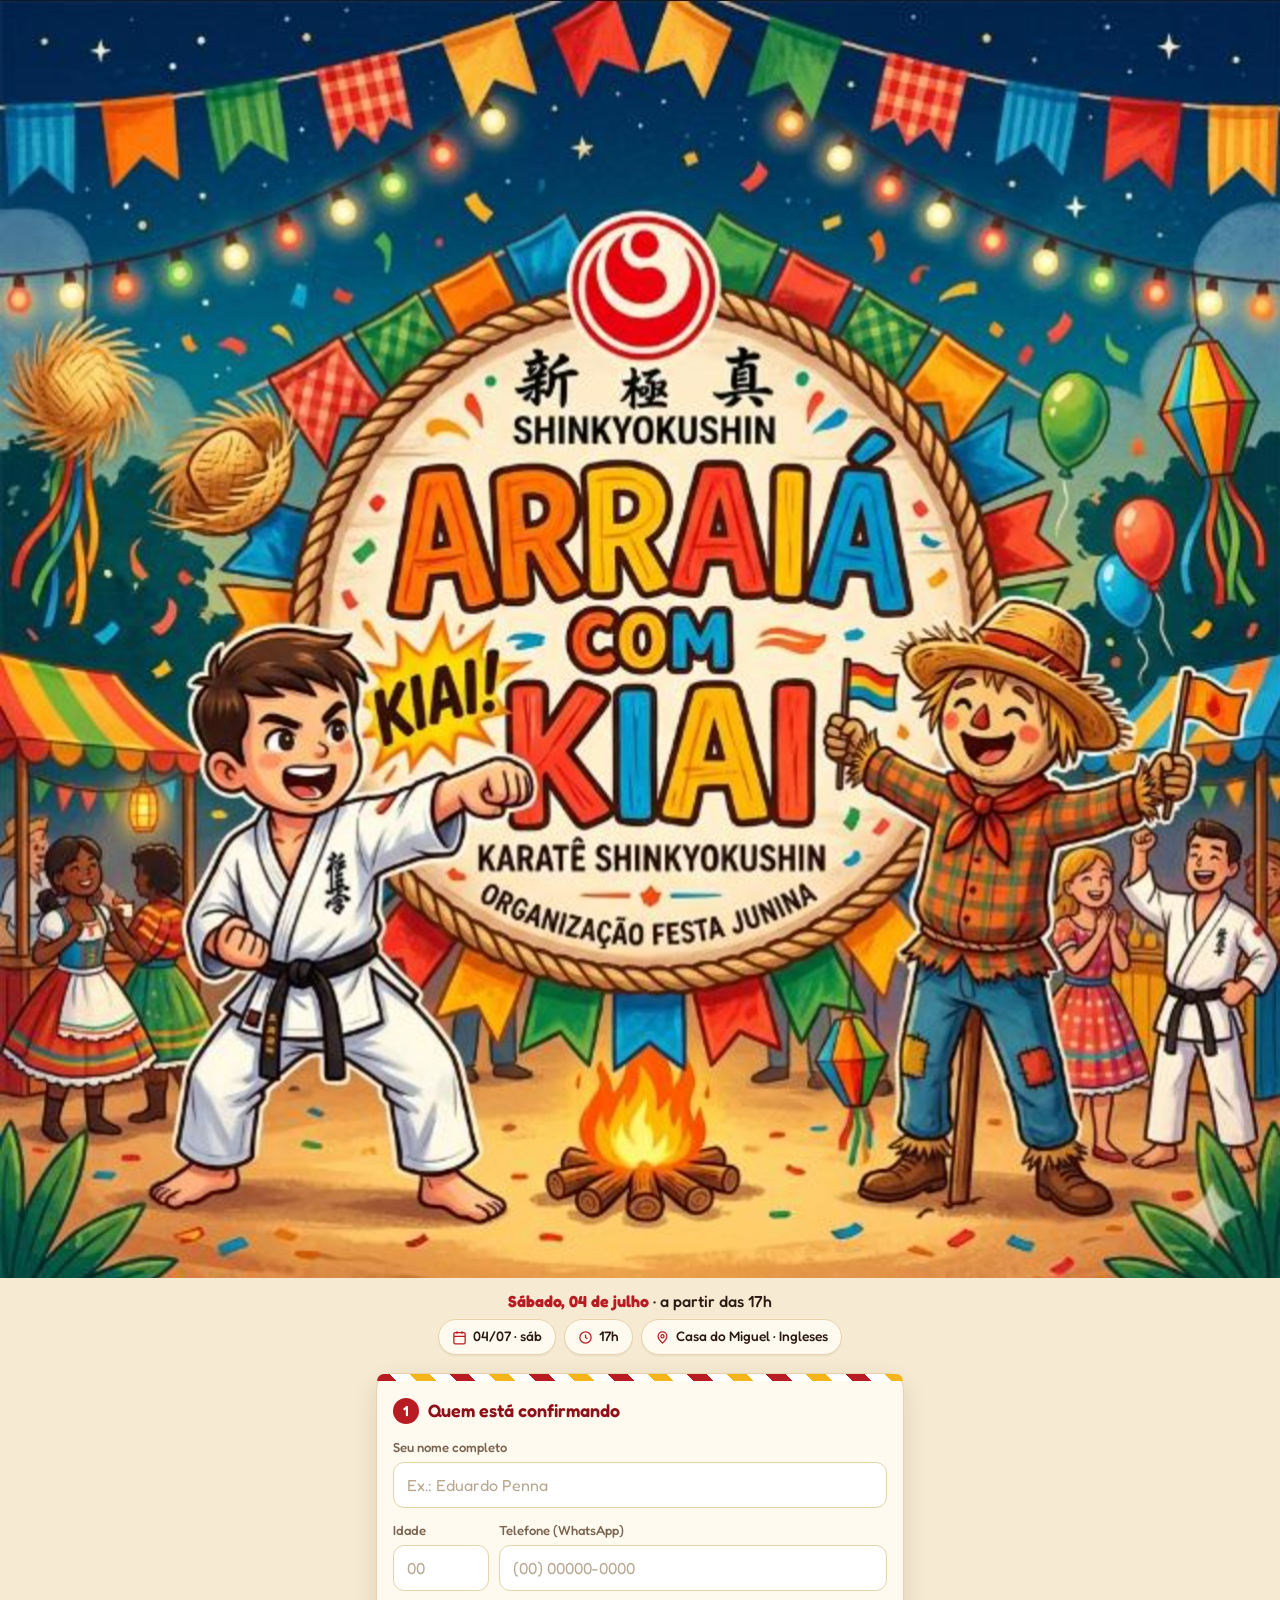
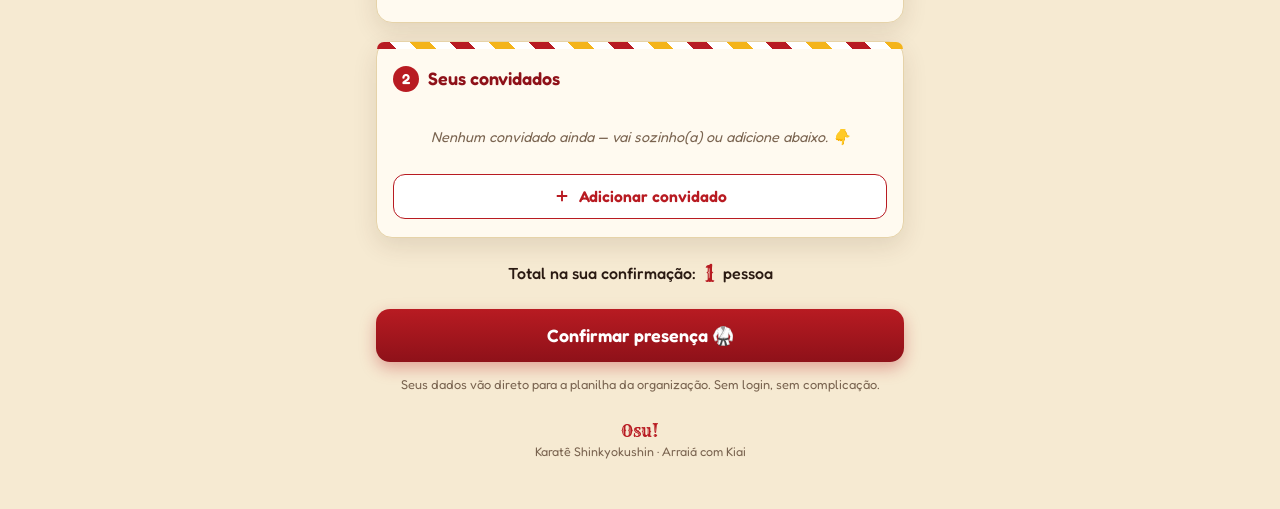
==== arraia-com-kiai/index.html @ 18ccc15f "Fix meta description on /arraia-com-kiai (remove CT Coelho) Co-Authored-By: Claude Opus 4.8 <noreply" ====
<!DOCTYPE html>
<html lang="pt-BR">
<head>
<meta charset="UTF-8" />
<meta name="viewport" content="width=device-width, initial-scale=1.0, viewport-fit=cover" />
<title>Arraiá com Kiai — Confirme sua presença</title>
<meta name="description" content="Confirme sua presença e a dos seus convidados no Arraiá com Kiai — festa junina do Karatê Shinkyokushin." />
<meta name="theme-color" content="#b81b22" />
<link rel="preconnect" href="https://fonts.googleapis.com" />
<link rel="preconnect" href="https://fonts.gstatic.com" crossorigin />
<link href="https://fonts.googleapis.com/css2?family=Rye&family=Fredoka:wght@400;500;600;700&display=swap" rel="stylesheet" />
<style>
/* ============================================================
   CONFIG — edite os textos da festa em DADOS DA FESTA (HTML abaixo)
   e cole a URL do Google Apps Script na constante SCRIPT_URL (no <script>).
   ============================================================ */
:root{
  --red:#b81b22;        /* vermelho Shinkyokushin */
  --red-dark:#8e1119;
  --gold:#f4b41a;
  --gold-deep:#e8901a;
  --green:#2f8f4e;
  --blue:#2e7fc1;
  --navy:#15294d;
  --ink:#2a1a12;
  --kraft:#f6ead2;
  --kraft-2:#efddb9;
  --card:#fffaf0;
  --line:#e6d3a9;
  --muted:#7a6450;
  --ok:#2f8f4e;
  --radius:16px;
  --shadow:0 8px 24px rgba(70,40,15,.12);
  font-size:16px;
}
*{box-sizing:border-box;-webkit-tap-highlight-color:transparent}
html,body{margin:0;padding:0}
body{
  font-family:'Fredoka',system-ui,-apple-system,Segoe UI,Roboto,sans-serif;
  color:var(--ink);
  background:
    radial-gradient(1200px 500px at 50% -200px, rgba(244,180,26,.25), transparent 60%),
    repeating-linear-gradient(45deg, rgba(184,27,34,.035) 0 22px, transparent 22px 44px),
    var(--kraft);
  background-attachment:fixed;
  line-height:1.45;
  -webkit-font-smoothing:antialiased;
}

/* ---------- Bandeirinhas (bunting) ---------- */
.bunting{display:flex;width:100%;height:46px;overflow:hidden;align-items:flex-start;
  background:
    radial-gradient(1px 1px at 20% 60%, #fff8, transparent),
    radial-gradient(1px 1px at 47% 35%, #fff7, transparent),
    radial-gradient(1.5px 1.5px at 68% 55%, #fff8, transparent),
    radial-gradient(1px 1px at 85% 40%, #fff6, transparent),
    linear-gradient(180deg,var(--navy),#1c356190)}
.bunting span{flex:1 0 auto;height:28px;width:28px;clip-path:polygon(0 0,100% 0,50% 100%);filter:drop-shadow(0 3px 2px rgba(0,0,0,.22))}
.bunting span:nth-child(5n+1){background:var(--red)}
.bunting span:nth-child(5n+2){background:var(--gold)}
.bunting span:nth-child(5n+3){background:var(--green)}
.bunting span:nth-child(5n+4){background:var(--blue)}
.bunting span:nth-child(5n+5){background:var(--gold-deep)}

.wrap{max-width:560px;margin:0 auto;padding:0 16px 48px}

/* ---------- Hero (arte da festa) ---------- */
.hero-art{display:block;width:100%;height:auto;margin:0;border:0;border-radius:0}

/* ---------- Header (fallback quando a arte não está disponível) ---------- */
.emblem{width:84px;height:84px;margin:0 auto 8px;display:block;filter:drop-shadow(0 4px 6px rgba(0,0,0,.2))}
.kanji{font-family:'Fredoka';font-weight:600;letter-spacing:.32em;font-size:1.15rem;color:var(--ink);margin:0 0 1px;padding-left:.32em}
.kicker{font-size:.78rem;letter-spacing:.22em;text-transform:uppercase;color:var(--red);font-weight:600;margin:0}
h1{font-family:'Rye',serif;font-weight:400;color:var(--red);font-size:2.6rem;line-height:1;margin:.12em 0 .1em;text-shadow:1px 1px 0 var(--gold),2px 3px 0 rgba(0,0,0,.08)}
.dojo{font-size:.95rem;color:var(--ink);font-weight:500;margin:0 0 6px;opacity:.85}
.when{text-align:center;font-weight:500;color:var(--ink);margin:12px 0 2px;font-size:1rem}
.when b{color:var(--red)}

/* ---------- Info da festa ---------- */
.festa-info{display:flex;flex-wrap:wrap;justify-content:center;gap:8px;margin:6px auto 4px}
.chip{display:inline-flex;align-items:center;gap:6px;background:var(--card);border:1.5px solid var(--line);border-radius:999px;padding:7px 13px;font-size:.86rem;font-weight:500;box-shadow:0 2px 0 rgba(0,0,0,.04)}
.chip svg{width:15px;height:15px;color:var(--red)}

/* ---------- Cards ---------- */
.card{background:var(--card);border:1.5px solid var(--line);border-radius:var(--radius);box-shadow:var(--shadow);padding:18px 16px;margin-top:18px;position:relative}
.card::before{content:"";position:absolute;top:0;left:0;right:0;height:7px;border-radius:var(--radius) var(--radius) 0 0;
  background:repeating-linear-gradient(45deg,var(--red) 0 14px,#fff 14px 28px,var(--gold) 28px 42px,#fff 42px 56px)}
.card-title{display:flex;align-items:center;gap:9px;font-weight:600;font-size:1.12rem;color:var(--red-dark);margin:6px 0 14px}
.card-title .n{display:inline-flex;align-items:center;justify-content:center;width:26px;height:26px;border-radius:50%;background:var(--red);color:#fff;font-size:.9rem;font-weight:600;flex:0 0 auto}

/* ---------- Form ---------- */
label{display:block;font-size:.82rem;font-weight:500;color:var(--muted);margin:0 0 5px}
.row{display:flex;gap:10px}
.row .field{flex:1}
.field{margin-bottom:13px}
input,select{
  width:100%;font-family:inherit;font-size:1rem;color:var(--ink);
  padding:12px 13px;border:1.5px solid var(--line);border-radius:11px;background:#fff;
  appearance:none;-webkit-appearance:none;transition:border-color .15s,box-shadow .15s;
}
input:focus,select:focus{outline:none;border-color:var(--red);box-shadow:0 0 0 3px rgba(184,27,34,.13)}
input::placeholder{color:#b8a78f}
select{background-image:url("data:image/svg+xml;utf8,<svg xmlns='http://www.w3.org/2000/svg' viewBox='0 0 24 24' fill='none' stroke='%23b81b22' stroke-width='2.5'><path d='M6 9l6 6 6-6'/></svg>");background-repeat:no-repeat;background-position:right 12px center;background-size:18px;padding-right:40px}

/* ---------- Convidados ---------- */
#guests{display:flex;flex-direction:column;gap:14px}
.guest{border:1.5px dashed var(--line);border-radius:13px;padding:13px 13px 4px;background:linear-gradient(#fffdf6,#fff8e9);position:relative}
.guest .ghead{display:flex;justify-content:space-between;align-items:center;margin-bottom:9px}
.guest .gtag{font-size:.78rem;font-weight:600;color:var(--gold-deep);text-transform:uppercase;letter-spacing:.06em}
.rm{border:none;background:transparent;color:var(--red);font-size:.82rem;font-weight:600;cursor:pointer;padding:4px 6px;border-radius:8px;display:inline-flex;align-items:center;gap:4px}
.rm:hover{background:rgba(184,27,34,.08)}
.empty-guests{color:var(--muted);font-size:.9rem;text-align:center;padding:6px 0 12px;font-style:italic}

.btn-add{width:100%;margin-top:14px;border:1.5px solid var(--red);background:#fff;color:var(--red);font-family:inherit;font-weight:600;font-size:.98rem;padding:12px;border-radius:12px;cursor:pointer;display:flex;align-items:center;justify-content:center;gap:8px;transition:background .15s}
.btn-add:hover{background:rgba(184,27,34,.06)}

/* ---------- Total + Submit ---------- */
.total{display:flex;align-items:center;justify-content:center;gap:8px;margin:18px 0 4px;font-weight:500;color:var(--ink)}
.total b{font-family:'Rye',serif;color:var(--red);font-size:1.5rem;font-weight:400}
.submit{width:100%;margin-top:14px;border:none;background:linear-gradient(180deg,var(--red),var(--red-dark));color:#fff;font-family:'Fredoka';font-weight:600;font-size:1.12rem;padding:16px;border-radius:14px;cursor:pointer;box-shadow:0 6px 16px rgba(184,27,34,.35);transition:transform .08s,box-shadow .15s}
.submit:active{transform:translateY(1px)}
.submit:disabled{opacity:.65;cursor:default}

.note{text-align:center;color:var(--muted);font-size:.8rem;margin:14px 6px 0}
footer{text-align:center;margin-top:26px;color:var(--muted);font-size:.78rem}
footer .osu{font-family:'Rye',serif;color:var(--red);font-size:1rem}

/* ---------- Success ---------- */
.success{display:none;text-align:center;padding:30px 18px}
.success.show{display:block;animation:pop .4s ease}
@keyframes pop{from{opacity:0;transform:scale(.9)}to{opacity:1;transform:scale(1)}}
.success .ico{width:84px;height:84px;margin:0 auto 16px;border-radius:50%;background:var(--ok);display:flex;align-items:center;justify-content:center;box-shadow:0 8px 20px rgba(47,143,78,.35)}
.success .ico svg{width:46px;height:46px;color:#fff}
.success h2{font-family:'Rye',serif;color:var(--green);font-size:1.9rem;font-weight:400;margin:.1em 0}
.success p{color:var(--ink);margin:.3em auto 1em;max-width:340px}
.btn-again{border:1.5px solid var(--green);background:#fff;color:var(--green);font-family:inherit;font-weight:600;padding:11px 20px;border-radius:11px;cursor:pointer}

.err{display:none;background:#fdeaea;border:1.5px solid #f3c2c2;color:#9b1c1c;border-radius:11px;padding:11px 13px;font-size:.88rem;margin-top:12px}
.err.show{display:block}

@media (min-width:600px){ h1{font-size:3.1rem} .emblem{width:92px;height:92px} }
</style>
</head>
<body>

<!-- ============ BANNER / ARTE DA FESTA (full-bleed) ============ -->
<img class="hero-art" src="arte.jpg" alt="Arraiá com Kiai — Karatê Shinkyokushin" />

<div class="wrap">
  <!-- ====================== DADOS DA FESTA ====================== -->
  <p class="when"><b>Sábado, 04 de julho</b> · a partir das 17h</p>
  <div class="festa-info">
    <span class="chip"><svg viewBox="0 0 24 24" fill="none" stroke="currentColor" stroke-width="2"><rect x="3" y="4" width="18" height="18" rx="2"/><path d="M16 2v4M8 2v4M3 10h18"/></svg><span id="info-data">04/07 · sáb</span></span>
    <span class="chip"><svg viewBox="0 0 24 24" fill="none" stroke="currentColor" stroke-width="2"><circle cx="12" cy="12" r="9"/><path d="M12 7v5l3 2"/></svg><span id="info-hora">17h</span></span>
    <span class="chip"><svg viewBox="0 0 24 24" fill="none" stroke="currentColor" stroke-width="2"><path d="M12 21s-7-6.2-7-11a7 7 0 1 1 14 0c0 4.8-7 11-7 11Z"/><circle cx="12" cy="10" r="2.5"/></svg><span id="info-local">Casa do Miguel · Ingleses</span></span>
  </div>
  <!-- =========================================================== -->

  <!-- ============ FORM ============ -->
  <form id="form" novalidate>

    <section class="card">
      <div class="card-title"><span class="n">1</span> Quem está confirmando</div>
      <div class="field">
        <label for="r-nome">Seu nome completo</label>
        <input id="r-nome" name="r-nome" type="text" autocomplete="name" placeholder="Ex.: Eduardo Penna" required />
      </div>
      <div class="row">
        <div class="field" style="flex:0 0 96px">
          <label for="r-idade">Idade</label>
          <input id="r-idade" name="r-idade" type="number" inputmode="numeric" min="0" max="120" placeholder="00" required />
        </div>
        <div class="field">
          <label for="r-tel">Telefone (WhatsApp)</label>
          <input id="r-tel" name="r-tel" type="tel" inputmode="tel" autocomplete="tel" placeholder="(00) 00000-0000" required />
        </div>
      </div>
    </section>

    <section class="card">
      <div class="card-title"><span class="n">2</span> Seus convidados</div>
      <div id="guests"></div>
      <p class="empty-guests" id="empty-msg">Nenhum convidado ainda — vai sozinho(a) ou adicione abaixo. 👇</p>
      <button type="button" class="btn-add" id="add">
        <svg width="18" height="18" viewBox="0 0 24 24" fill="none" stroke="currentColor" stroke-width="2.5"><path d="M12 5v14M5 12h14"/></svg>
        Adicionar convidado
      </button>
    </section>

    <div class="total">Total na sua confirmação: <b id="total">1</b> <span id="total-lbl">pessoa</span></div>

    <button type="submit" class="submit" id="submit">Confirmar presença 🥋</button>
    <div class="err" id="err"></div>
    <p class="note">Seus dados vão direto para a planilha da organização. Sem login, sem complicação.</p>
  </form>

  <!-- ============ SUCCESS ============ -->
  <div class="success" id="success">
    <div class="ico"><svg viewBox="0 0 24 24" fill="none" stroke="currentColor" stroke-width="2.5"><path d="M20 6 9 17l-5-5"/></svg></div>
    <h2>Presença confirmada!</h2>
    <p id="success-msg">Te esperamos no arraiá. Osu! 🎊</p>
    <button class="btn-again" id="again">Confirmar outra família</button>
  </div>

  <footer>
    <span class="osu">Osu!</span><br/>
    Karatê Shinkyokushin · Arraiá com Kiai
  </footer>
</div>

<script>
/* ============================================================
   1) Cole aqui a URL do seu Google Apps Script (Web App).
      Passo a passo no arquivo apps-script.gs / README.md desta pasta.
   ============================================================ */
const SCRIPT_URL = "https://script.google.com/macros/s/AKfycbz6BVzioeuPPAp1EgAiwA7OALOLNQXTJqRQNEvFGcol_yq4SPNReQhsKLm05h3ng__g7A/exec";

const RELACOES = ["Pai","Mãe","Filho(a)","Irmão(ã)","Cônjuge/Companheiro(a)","Avô/Avó","Amigo(a)","Outro"];

const guestsEl = document.getElementById('guests');
const emptyMsg = document.getElementById('empty-msg');
const totalEl  = document.getElementById('total');
const totalLbl = document.getElementById('total-lbl');
let guestSeq = 0;

function relacaoOptions(){
  return RELACOES.map(r=>`<option value="${r}">${r}</option>`).join('');
}

function addGuest(){
  guestSeq++;
  const div = document.createElement('div');
  div.className = 'guest';
  div.dataset.id = guestSeq;
  div.innerHTML = `
    <div class="ghead">
      <span class="gtag">Convidado</span>
      <button type="button" class="rm" aria-label="Remover convidado">
        <svg width="14" height="14" viewBox="0 0 24 24" fill="none" stroke="currentColor" stroke-width="2.5"><path d="M3 6h18M8 6V4h8v2M6 6l1 14h10l1-14"/></svg> Remover
      </button>
    </div>
    <div class="field">
      <label>Nome</label>
      <input type="text" class="g-nome" placeholder="Nome do convidado" required />
    </div>
    <div class="row">
      <div class="field" style="flex:0 0 96px">
        <label>Idade</label>
        <input type="number" class="g-idade" inputmode="numeric" min="0" max="120" placeholder="00" required />
      </div>
      <div class="field">
        <label>Relação com você</label>
        <select class="g-relacao" required>${relacaoOptions()}</select>
      </div>
    </div>`;
  guestsEl.appendChild(div);
  div.querySelector('.rm').addEventListener('click',()=>{ div.remove(); refresh(); });
  div.querySelector('.g-nome').focus();
  refresh();
}

function refresh(){
  const n = guestsEl.children.length;
  emptyMsg.style.display = n ? 'none' : 'block';
  guestsEl.querySelectorAll('.guest').forEach((g,i)=>{ g.querySelector('.gtag').textContent = 'Convidado ' + (i+1); });
  const total = 1 + n;
  totalEl.textContent = total;
  totalLbl.textContent = total === 1 ? 'pessoa' : 'pessoas';
}

document.getElementById('add').addEventListener('click', addGuest);

/* submit */
const form = document.getElementById('form');
const errEl = document.getElementById('err');
const submitBtn = document.getElementById('submit');

function showErr(msg){ errEl.textContent = msg; errEl.classList.add('show'); }
function clearErr(){ errEl.classList.remove('show'); }

form.addEventListener('submit', async (e)=>{
  e.preventDefault();
  clearErr();

  const nome = document.getElementById('r-nome').value.trim();
  const idade = document.getElementById('r-idade').value.trim();
  const tel = document.getElementById('r-tel').value.trim();
  if(!nome || !idade || !tel){ showErr('Preencha seu nome, idade e telefone.'); return; }

  const convidados = [];
  let invalid = false;
  guestsEl.querySelectorAll('.guest').forEach(g=>{
    const gn = g.querySelector('.g-nome').value.trim();
    const gi = g.querySelector('.g-idade').value.trim();
    const gr = g.querySelector('.g-relacao').value;
    if(!gn || !gi){ invalid = true; }
    convidados.push({ nome: gn, idade: gi, relacao: gr });
  });
  if(invalid){ showErr('Complete o nome e a idade de cada convidado (ou remova os vazios).'); return; }

  const payload = {
    responsavel: { nome, idade, telefone: tel },
    convidados,
    total: 1 + convidados.length,
    enviadoEm: new Date().toISOString()
  };

  submitBtn.disabled = true;
  submitBtn.textContent = 'Enviando…';

  try{
    if(SCRIPT_URL.startsWith('http')){
      await fetch(SCRIPT_URL, {
        method:'POST',
        mode:'no-cors',
        headers:{ 'Content-Type':'text/plain;charset=utf-8' },
        body: JSON.stringify(payload)
      });
    } else {
      console.warn('SCRIPT_URL não configurada — payload:', payload);
      await new Promise(r=>setTimeout(r,500));
    }
    document.getElementById('success-msg').textContent =
      `Valeu, ${nome.split(' ')[0]}! ${payload.total === 1 ? 'Sua presença está' : `Vocês ${payload.total} estão`} confirmada${payload.total===1?'':'s'}. Te esperamos no arraiá. Osu! 🎊`;
    form.style.display = 'none';
    document.getElementById('success').classList.add('show');
    window.scrollTo({top:0,behavior:'smooth'});
  }catch(err){
    showErr('Não consegui enviar agora. Verifique a conexão e tente de novo.');
    submitBtn.disabled = false;
    submitBtn.textContent = 'Confirmar presença 🥋';
  }
});

document.getElementById('again').addEventListener('click',()=>{
  form.reset();
  guestsEl.innerHTML = '';
  document.getElementById('success').classList.remove('show');
  form.style.display = 'block';
  submitBtn.disabled = false;
  submitBtn.textContent = 'Confirmar presença 🥋';
  refresh();
  window.scrollTo({top:0,behavior:'smooth'});
});

refresh();
</script>
</body>
</html>
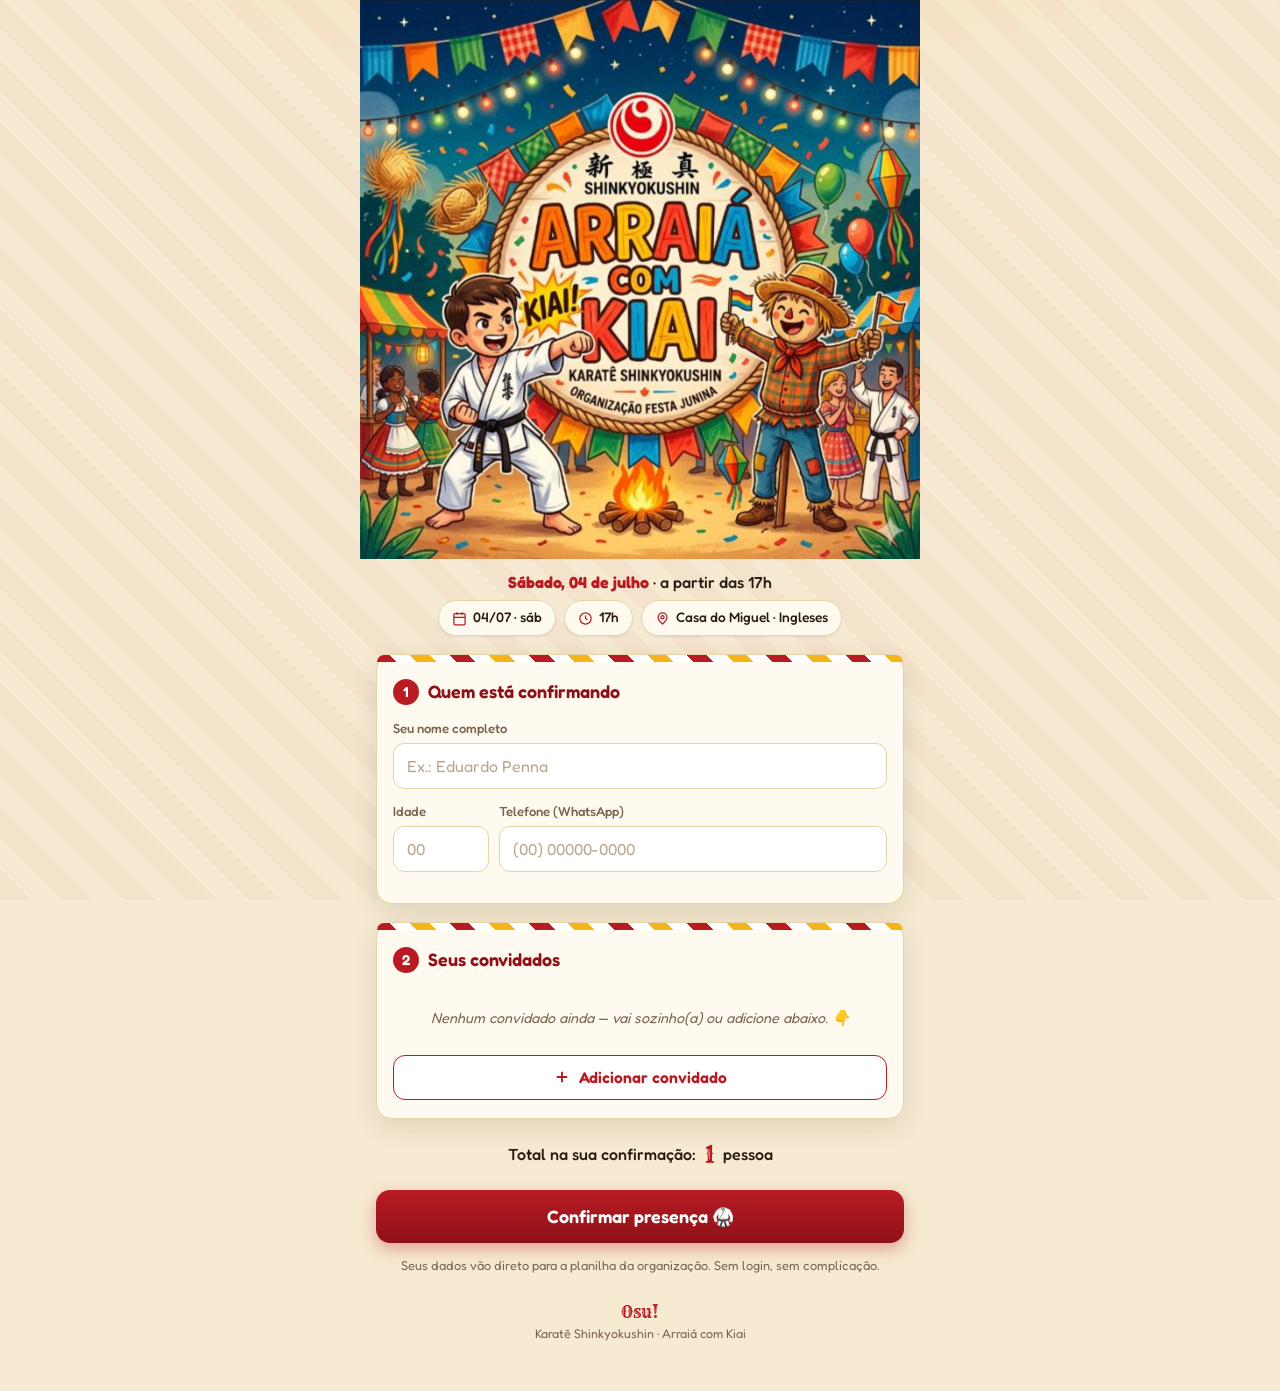
==== commit 8b82f176: "Cap /arraia-com-kiai banner width on desktop Co-Authored-By: Claude Opus 4.8 <noreply@anthropic.com>" ====
--- a/arraia-com-kiai/index.html
+++ b/arraia-com-kiai/index.html
@@ -65,7 +65,7 @@
 .wrap{max-width:560px;margin:0 auto;padding:0 16px 48px}
 
 /* ---------- Hero (arte da festa) ---------- */
-.hero-art{display:block;width:100%;height:auto;margin:0;border:0;border-radius:0}
+.hero-art{display:block;width:100%;max-width:560px;height:auto;margin:0 auto;border:0;border-radius:0}
 
 /* ---------- Header (fallback quando a arte não está disponível) ---------- */
 .emblem{width:84px;height:84px;margin:0 auto 8px;display:block;filter:drop-shadow(0 4px 6px rgba(0,0,0,.2))}
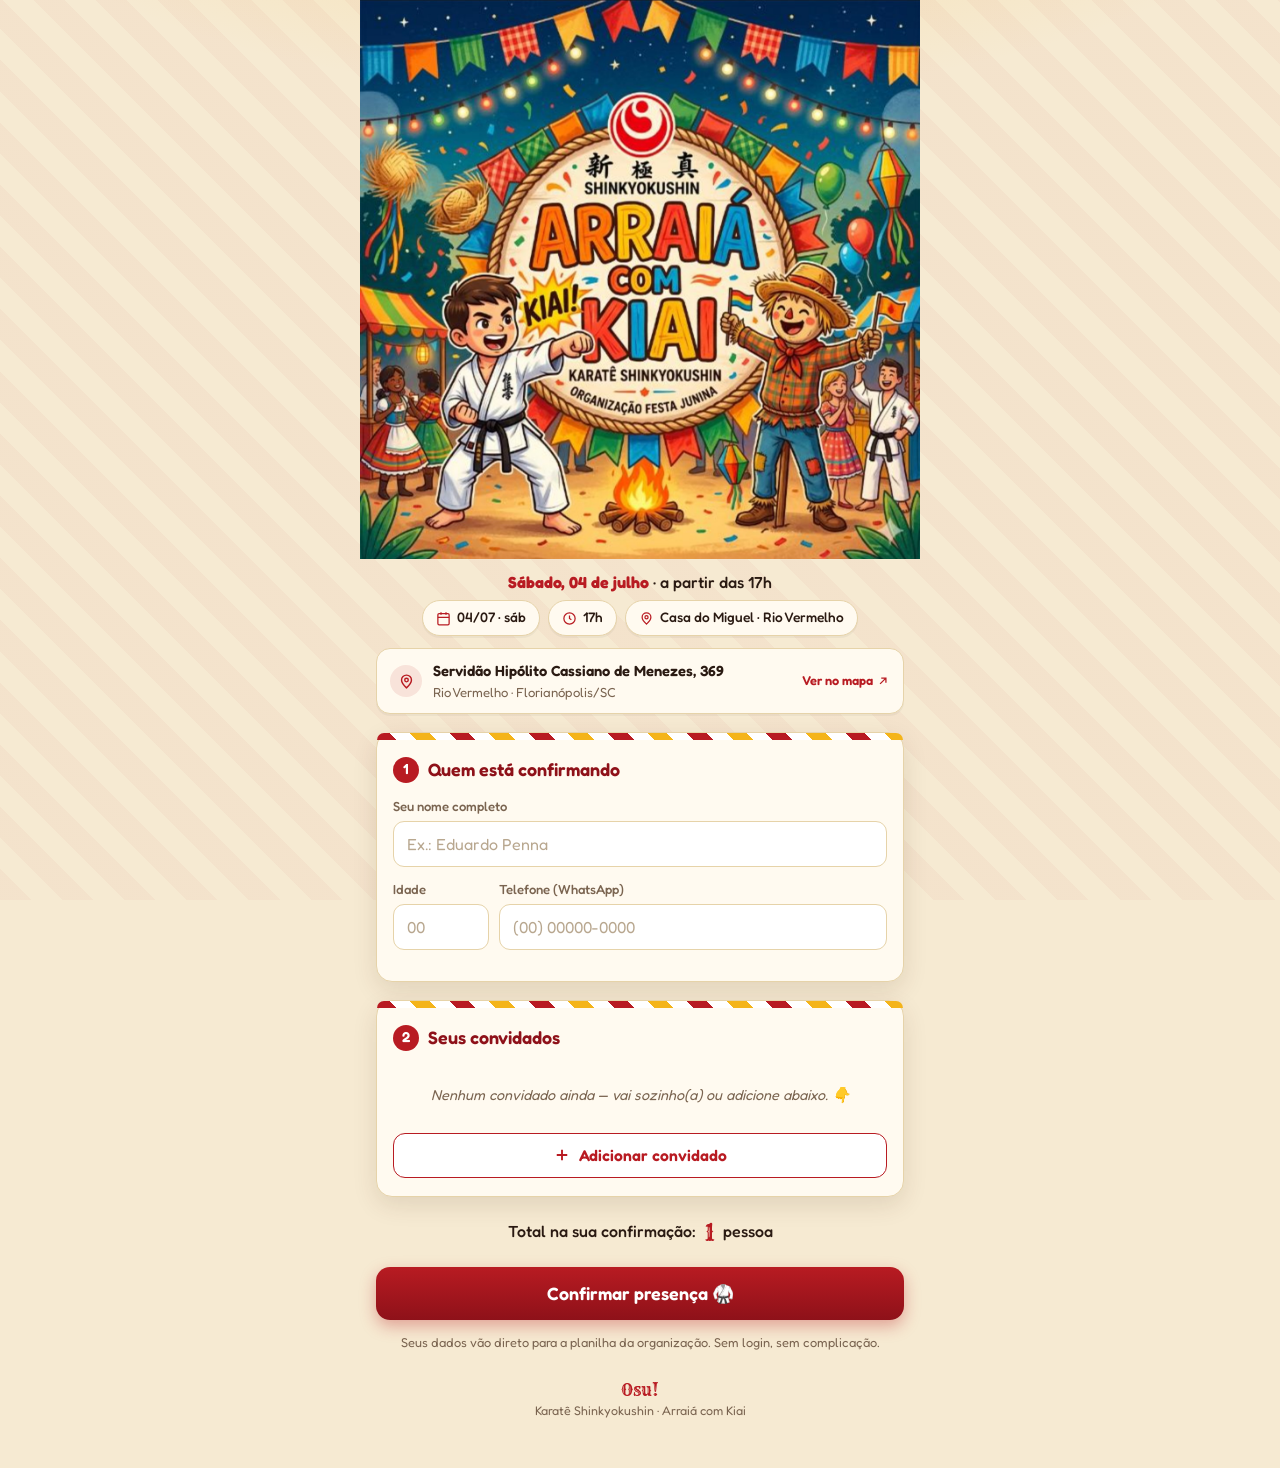
==== commit 21ce5652: "Update /arraia-com-kiai address + Google Maps link Co-Authored-By: Claude Opus 4.8 <noreply@anthropi" ====
--- a/arraia-com-kiai/index.html
+++ b/arraia-com-kiai/index.html
@@ -78,6 +78,15 @@
 
 /* ---------- Info da festa ---------- */
 .festa-info{display:flex;flex-wrap:wrap;justify-content:center;gap:8px;margin:6px auto 4px}
+.maps-link{display:flex;align-items:center;gap:11px;margin:12px 0 2px;padding:11px 13px;text-decoration:none;color:var(--ink);background:var(--card);border:1.5px solid var(--line);border-radius:14px;box-shadow:0 2px 0 rgba(0,0,0,.04);transition:border-color .15s,background .15s}
+.maps-link:hover{border-color:var(--red);background:#fff}
+.maps-link .pin{flex:0 0 auto;width:32px;height:32px;border-radius:50%;background:rgba(184,27,34,.1);display:flex;align-items:center;justify-content:center}
+.maps-link .pin svg{width:17px;height:17px;color:var(--red)}
+.maps-link .addr{flex:1;line-height:1.3}
+.maps-link .addr b{font-weight:600;font-size:.92rem}
+.maps-link .addr small{color:var(--muted);font-size:.82rem}
+.maps-link .go{flex:0 0 auto;display:inline-flex;align-items:center;gap:3px;color:var(--red);font-weight:600;font-size:.8rem;white-space:nowrap}
+.maps-link .go svg{width:14px;height:14px}
 .chip{display:inline-flex;align-items:center;gap:6px;background:var(--card);border:1.5px solid var(--line);border-radius:999px;padding:7px 13px;font-size:.86rem;font-weight:500;box-shadow:0 2px 0 rgba(0,0,0,.04)}
 .chip svg{width:15px;height:15px;color:var(--red)}
 
@@ -152,8 +161,14 @@
   <div class="festa-info">
     <span class="chip"><svg viewBox="0 0 24 24" fill="none" stroke="currentColor" stroke-width="2"><rect x="3" y="4" width="18" height="18" rx="2"/><path d="M16 2v4M8 2v4M3 10h18"/></svg><span id="info-data">04/07 · sáb</span></span>
     <span class="chip"><svg viewBox="0 0 24 24" fill="none" stroke="currentColor" stroke-width="2"><circle cx="12" cy="12" r="9"/><path d="M12 7v5l3 2"/></svg><span id="info-hora">17h</span></span>
-    <span class="chip"><svg viewBox="0 0 24 24" fill="none" stroke="currentColor" stroke-width="2"><path d="M12 21s-7-6.2-7-11a7 7 0 1 1 14 0c0 4.8-7 11-7 11Z"/><circle cx="12" cy="10" r="2.5"/></svg><span id="info-local">Casa do Miguel · Ingleses</span></span>
+    <span class="chip"><svg viewBox="0 0 24 24" fill="none" stroke="currentColor" stroke-width="2"><path d="M12 21s-7-6.2-7-11a7 7 0 1 1 14 0c0 4.8-7 11-7 11Z"/><circle cx="12" cy="10" r="2.5"/></svg><span id="info-local">Casa do Miguel · Rio Vermelho</span></span>
   </div>
+
+  <a class="maps-link" href="https://www.google.com/maps/search/?api=1&query=Servid%C3%A3o%20Hip%C3%B3lito%20Cassiano%20de%20Menezes%2C%20369%2C%20Rio%20Vermelho%2C%20Florian%C3%B3polis%20-%20SC" target="_blank" rel="noopener noreferrer">
+    <span class="pin"><svg viewBox="0 0 24 24" fill="none" stroke="currentColor" stroke-width="2"><path d="M12 21s-7-6.2-7-11a7 7 0 1 1 14 0c0 4.8-7 11-7 11Z"/><circle cx="12" cy="10" r="2.5"/></svg></span>
+    <span class="addr"><b>Servidão Hipólito Cassiano de Menezes, 369</b><br/><small>Rio Vermelho · Florianópolis/SC</small></span>
+    <span class="go">Ver no mapa <svg viewBox="0 0 24 24" fill="none" stroke="currentColor" stroke-width="2.2"><path d="M7 17 17 7M9 7h8v8"/></svg></span>
+  </a>
   <!-- =========================================================== -->
 
   <!-- ============ FORM ============ -->
@@ -172,7 +187,7 @@
         </div>
         <div class="field">
           <label for="r-tel">Telefone (WhatsApp)</label>
-          <input id="r-tel" name="r-tel" type="tel" inputmode="tel" autocomplete="tel" placeholder="(00) 00000-0000" required />
+          <input id="r-tel" name="r-tel" type="tel" inputmode="tel" autocomplete="tel" maxlength="15" placeholder="(00) 00000-0000" required />
         </div>
       </div>
     </section>
@@ -270,6 +285,17 @@
 
 document.getElementById('add').addEventListener('click', addGuest);
 
+/* máscara de telefone BR: (00) 0000-0000 (fixo) ou (00) 00000-0000 (celular) */
+function maskPhone(v){
+  const d = v.replace(/\D/g,'').slice(0,11);
+  if(d.length<=2)  return d.replace(/^(\d{0,2})/, '($1');
+  if(d.length<=6)  return d.replace(/^(\d{2})(\d{0,4})/, '($1) $2');
+  if(d.length<=10) return d.replace(/^(\d{2})(\d{4})(\d{0,4})/, '($1) $2-$3');
+  return d.replace(/^(\d{2})(\d{5})(\d{0,4})/, '($1) $2-$3');
+}
+const telEl = document.getElementById('r-tel');
+telEl.addEventListener('input', ()=>{ telEl.value = maskPhone(telEl.value); });
+
 /* submit */
 const form = document.getElementById('form');
 const errEl = document.getElementById('err');
@@ -286,6 +312,13 @@
   const idade = document.getElementById('r-idade').value.trim();
   const tel = document.getElementById('r-tel').value.trim();
   if(!nome || !idade || !tel){ showErr('Preencha seu nome, idade e telefone.'); return; }
+
+  const telDigits = tel.replace(/\D/g,'');
+  if(telDigits.length < 10 || telDigits.length > 11){
+    showErr('Telefone inválido. Inclua o DDD, ex.: (48) 99999-0000.');
+    document.getElementById('r-tel').focus();
+    return;
+  }
 
   const convidados = [];
   let invalid = false;
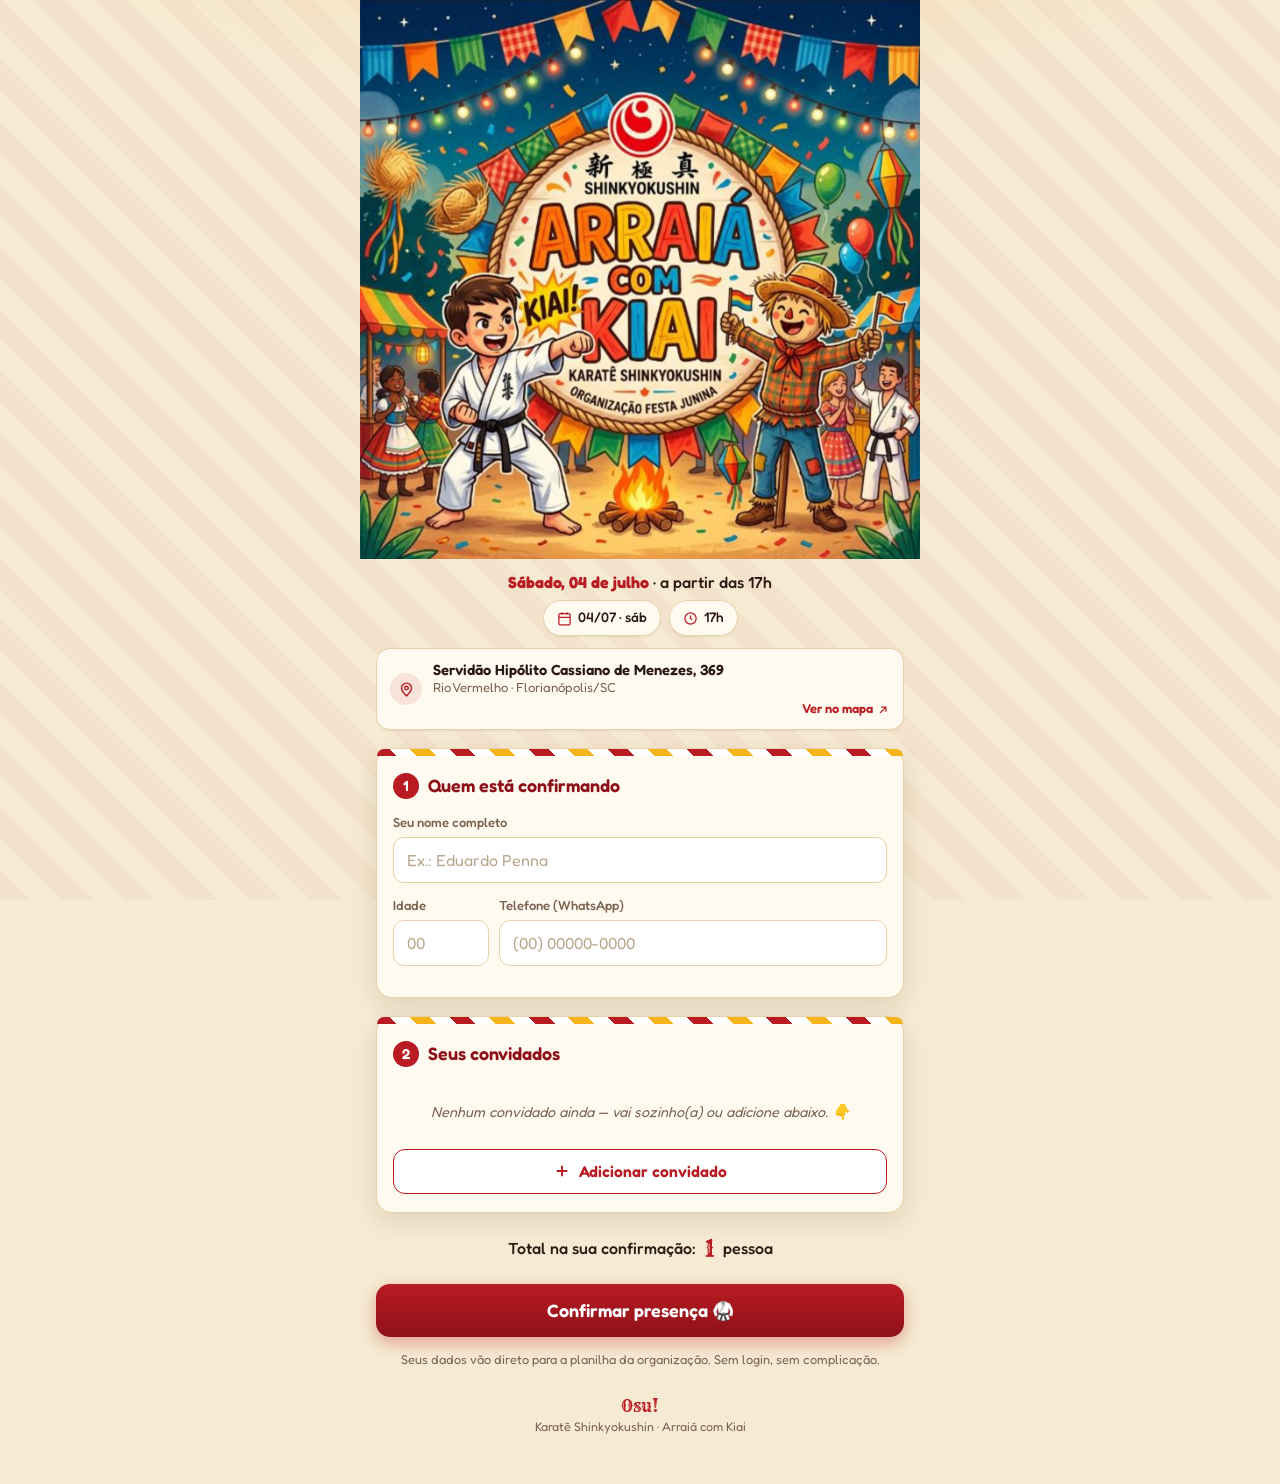
==== commit cbd337e9: "Tidy /arraia-com-kiai location box Co-Authored-By: Claude Opus 4.8 <noreply@anthropic.com>" ====
--- a/arraia-com-kiai/index.html
+++ b/arraia-com-kiai/index.html
@@ -82,10 +82,10 @@
 .maps-link:hover{border-color:var(--red);background:#fff}
 .maps-link .pin{flex:0 0 auto;width:32px;height:32px;border-radius:50%;background:rgba(184,27,34,.1);display:flex;align-items:center;justify-content:center}
 .maps-link .pin svg{width:17px;height:17px;color:var(--red)}
-.maps-link .addr{flex:1;line-height:1.3}
+.maps-link .addr{flex:1;display:flex;flex-direction:column;line-height:1.3}
 .maps-link .addr b{font-weight:600;font-size:.92rem}
 .maps-link .addr small{color:var(--muted);font-size:.82rem}
-.maps-link .go{flex:0 0 auto;display:inline-flex;align-items:center;gap:3px;color:var(--red);font-weight:600;font-size:.8rem;white-space:nowrap}
+.maps-link .go{align-self:flex-end;margin-top:5px;display:inline-flex;align-items:center;gap:3px;color:var(--red);font-weight:600;font-size:.8rem;white-space:nowrap}
 .maps-link .go svg{width:14px;height:14px}
 .chip{display:inline-flex;align-items:center;gap:6px;background:var(--card);border:1.5px solid var(--line);border-radius:999px;padding:7px 13px;font-size:.86rem;font-weight:500;box-shadow:0 2px 0 rgba(0,0,0,.04)}
 .chip svg{width:15px;height:15px;color:var(--red)}
@@ -161,13 +161,11 @@
   <div class="festa-info">
     <span class="chip"><svg viewBox="0 0 24 24" fill="none" stroke="currentColor" stroke-width="2"><rect x="3" y="4" width="18" height="18" rx="2"/><path d="M16 2v4M8 2v4M3 10h18"/></svg><span id="info-data">04/07 · sáb</span></span>
     <span class="chip"><svg viewBox="0 0 24 24" fill="none" stroke="currentColor" stroke-width="2"><circle cx="12" cy="12" r="9"/><path d="M12 7v5l3 2"/></svg><span id="info-hora">17h</span></span>
-    <span class="chip"><svg viewBox="0 0 24 24" fill="none" stroke="currentColor" stroke-width="2"><path d="M12 21s-7-6.2-7-11a7 7 0 1 1 14 0c0 4.8-7 11-7 11Z"/><circle cx="12" cy="10" r="2.5"/></svg><span id="info-local">Casa do Miguel · Rio Vermelho</span></span>
   </div>
 
   <a class="maps-link" href="https://www.google.com/maps/search/?api=1&query=Servid%C3%A3o%20Hip%C3%B3lito%20Cassiano%20de%20Menezes%2C%20369%2C%20Rio%20Vermelho%2C%20Florian%C3%B3polis%20-%20SC" target="_blank" rel="noopener noreferrer">
     <span class="pin"><svg viewBox="0 0 24 24" fill="none" stroke="currentColor" stroke-width="2"><path d="M12 21s-7-6.2-7-11a7 7 0 1 1 14 0c0 4.8-7 11-7 11Z"/><circle cx="12" cy="10" r="2.5"/></svg></span>
-    <span class="addr"><b>Servidão Hipólito Cassiano de Menezes, 369</b><br/><small>Rio Vermelho · Florianópolis/SC</small></span>
-    <span class="go">Ver no mapa <svg viewBox="0 0 24 24" fill="none" stroke="currentColor" stroke-width="2.2"><path d="M7 17 17 7M9 7h8v8"/></svg></span>
+    <span class="addr"><b>Servidão Hipólito Cassiano de Menezes, 369</b><small>Rio Vermelho · Florianópolis/SC</small><span class="go">Ver no mapa <svg viewBox="0 0 24 24" fill="none" stroke="currentColor" stroke-width="2.2"><path d="M7 17 17 7M9 7h8v8"/></svg></span></span>
   </a>
   <!-- =========================================================== -->
 
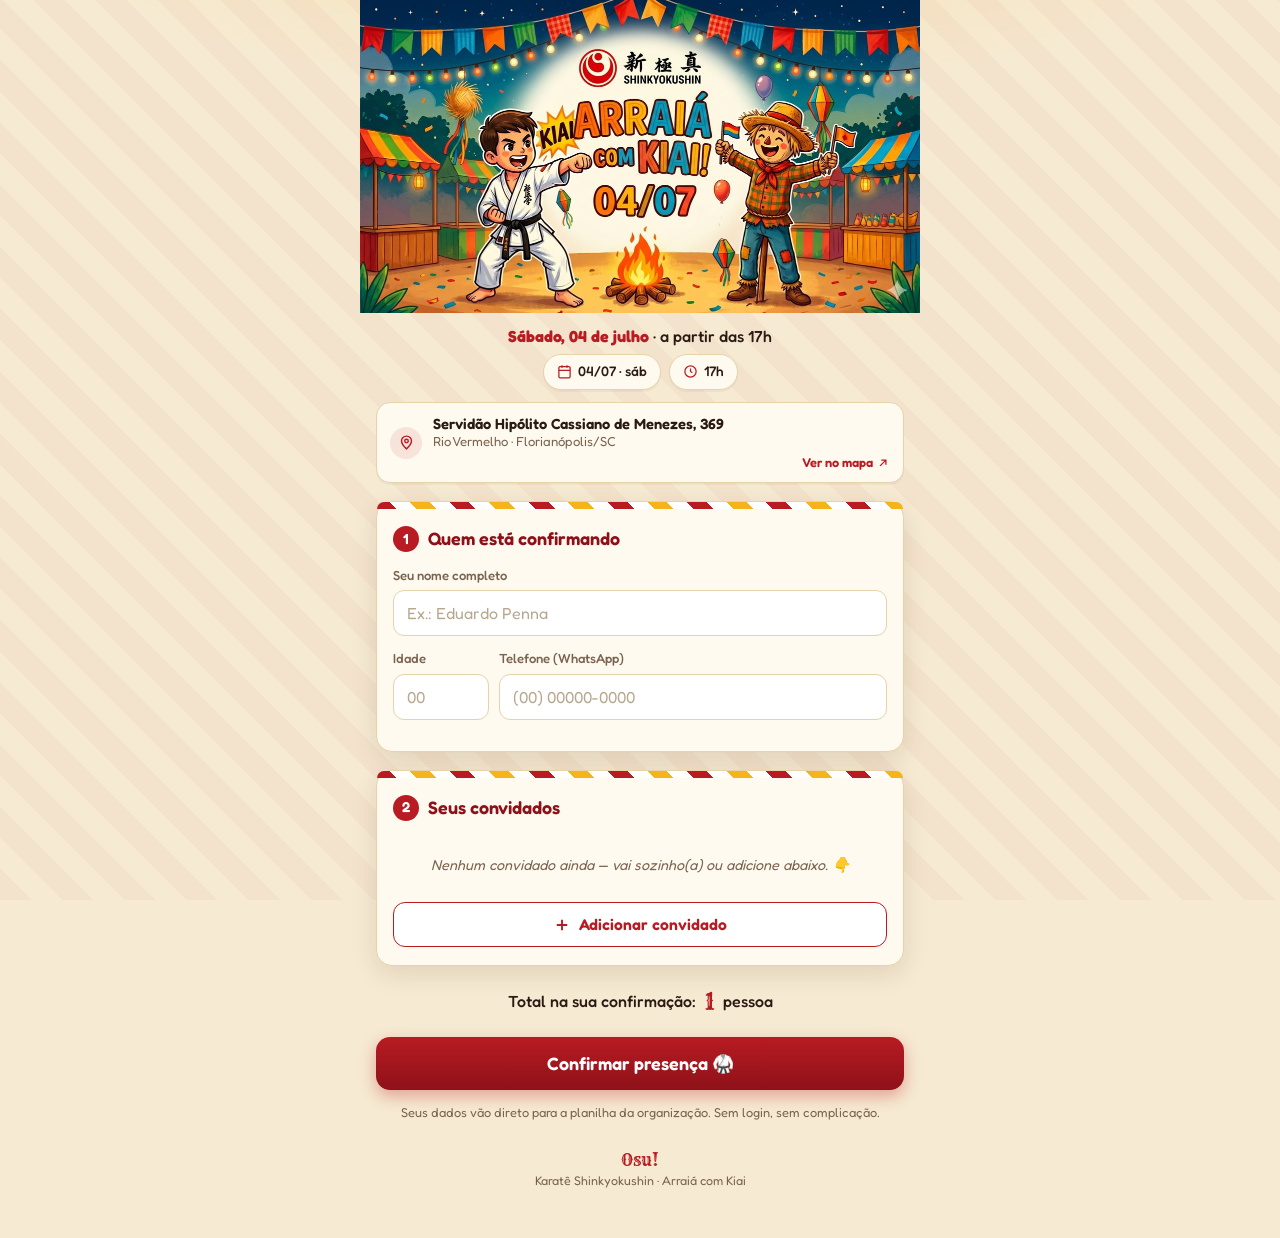
==== commit 2c01a622: "Update arraia pages: new banner, pratos live cardapio + no header Co-Authored-By: Claude Opus 4.8 <n" ====
--- a/arraia-com-kiai/index.html
+++ b/arraia-com-kiai/index.html
@@ -153,7 +153,7 @@
 <body>
 
 <!-- ============ BANNER / ARTE DA FESTA (full-bleed) ============ -->
-<img class="hero-art" src="arte.jpg" alt="Arraiá com Kiai — Karatê Shinkyokushin" />
+<img class="hero-art" src="banner.jpg" onerror="this.onerror=null;this.src='arte.jpg'" alt="Arraiá com Kiai — Karatê Shinkyokushin" />
 
 <div class="wrap">
   <!-- ====================== DADOS DA FESTA ====================== -->
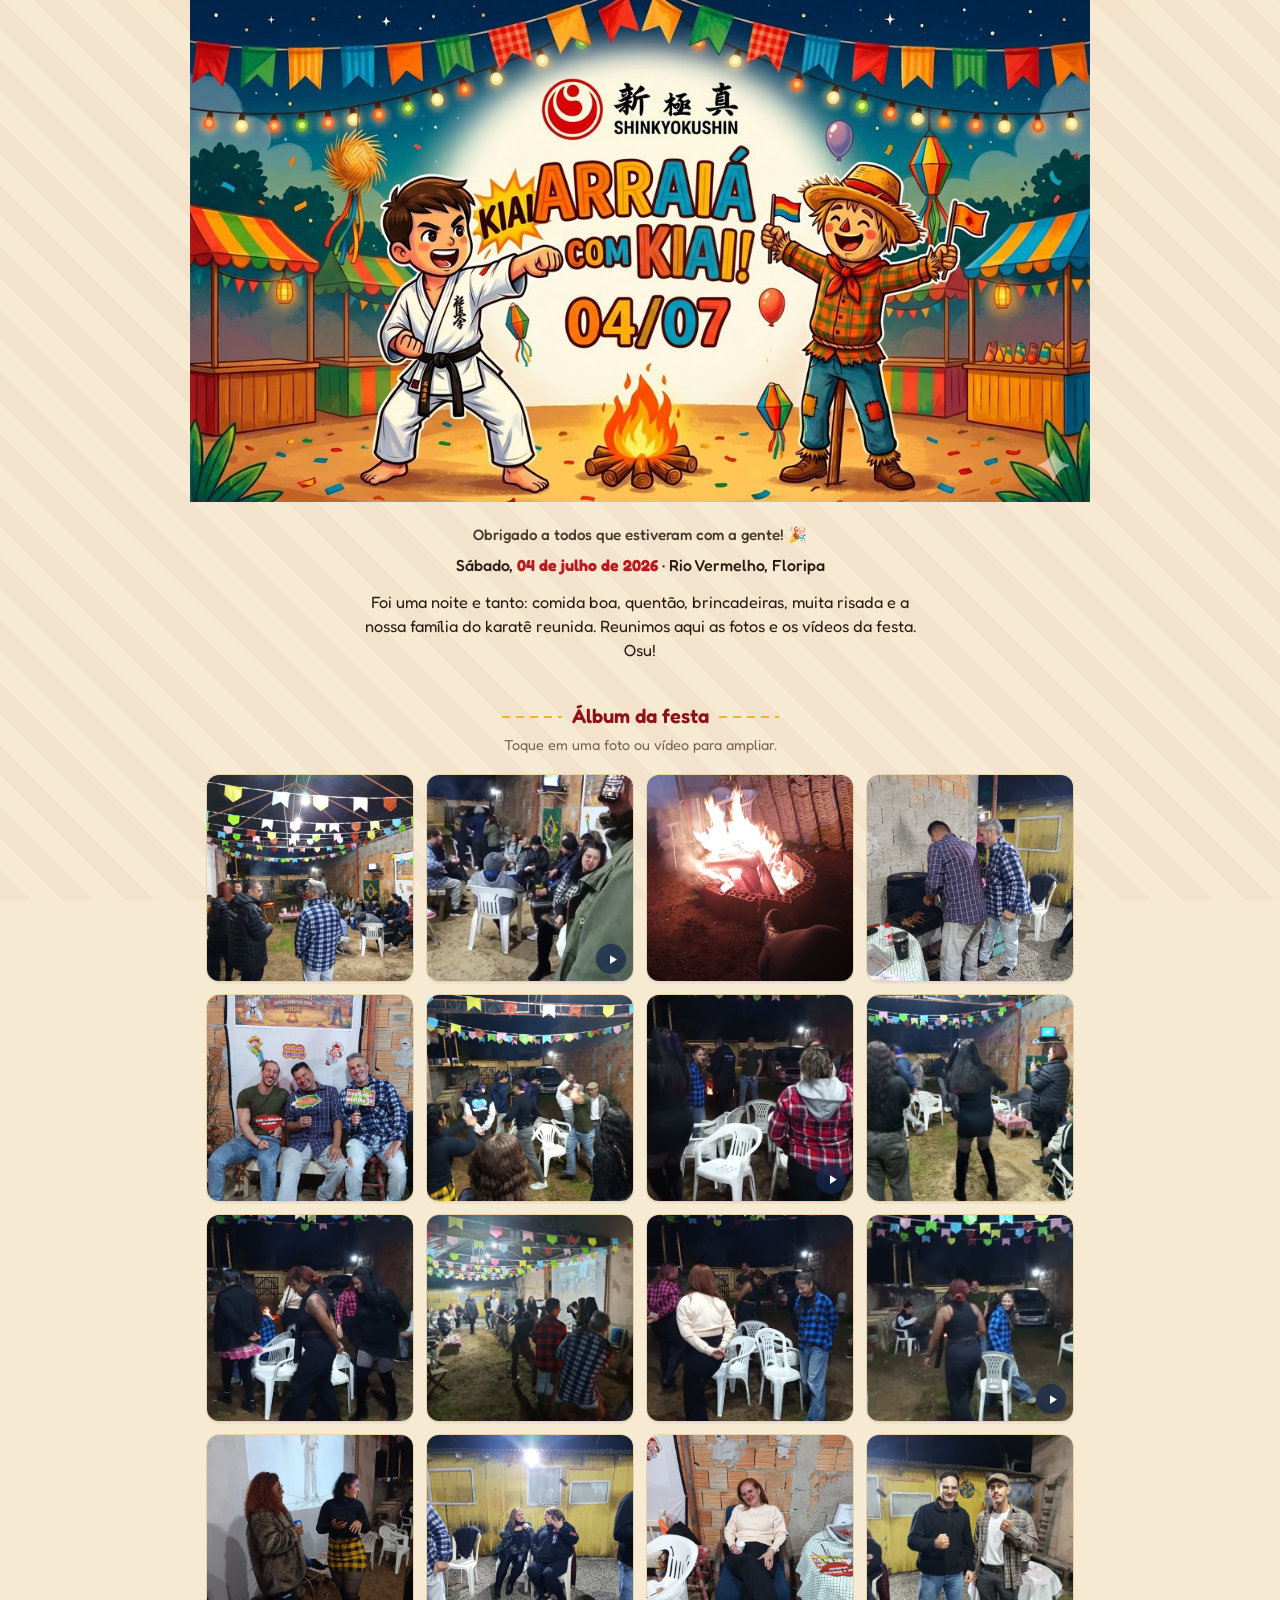
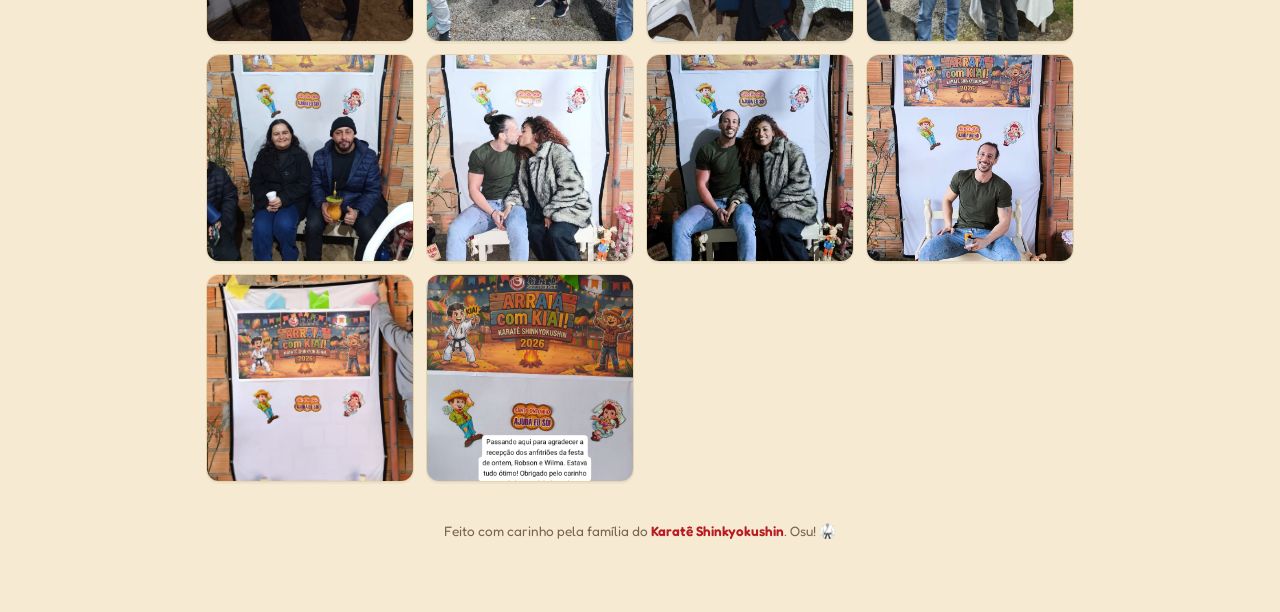
==== commit 287dcd22: "Arraiá: pós-evento — álbum de fotos/vídeos + redirects das páginas antigas - Nova album.html (19 fot" ====
--- a/arraia-com-kiai/index.html
+++ b/arraia-com-kiai/index.html
@@ -2,379 +2,14 @@
 <html lang="pt-BR">
 <head>
 <meta charset="UTF-8" />
-<meta name="viewport" content="width=device-width, initial-scale=1.0, viewport-fit=cover" />
-<title>Arraiá com Kiai — Confirme sua presença</title>
-<meta name="description" content="Confirme sua presença e a dos seus convidados no Arraiá com Kiai — festa junina do Karatê Shinkyokushin." />
-<meta name="theme-color" content="#b81b22" />
-<link rel="preconnect" href="https://fonts.googleapis.com" />
-<link rel="preconnect" href="https://fonts.gstatic.com" crossorigin />
-<link href="https://fonts.googleapis.com/css2?family=Rye&family=Fredoka:wght@400;500;600;700&display=swap" rel="stylesheet" />
-<style>
-/* ============================================================
-   CONFIG — edite os textos da festa em DADOS DA FESTA (HTML abaixo)
-   e cole a URL do Google Apps Script na constante SCRIPT_URL (no <script>).
-   ============================================================ */
-:root{
-  --red:#b81b22;        /* vermelho Shinkyokushin */
-  --red-dark:#8e1119;
-  --gold:#f4b41a;
-  --gold-deep:#e8901a;
-  --green:#2f8f4e;
-  --blue:#2e7fc1;
-  --navy:#15294d;
-  --ink:#2a1a12;
-  --kraft:#f6ead2;
-  --kraft-2:#efddb9;
-  --card:#fffaf0;
-  --line:#e6d3a9;
-  --muted:#7a6450;
-  --ok:#2f8f4e;
-  --radius:16px;
-  --shadow:0 8px 24px rgba(70,40,15,.12);
-  font-size:16px;
-}
-*{box-sizing:border-box;-webkit-tap-highlight-color:transparent}
-html,body{margin:0;padding:0}
-body{
-  font-family:'Fredoka',system-ui,-apple-system,Segoe UI,Roboto,sans-serif;
-  color:var(--ink);
-  background:
-    radial-gradient(1200px 500px at 50% -200px, rgba(244,180,26,.25), transparent 60%),
-    repeating-linear-gradient(45deg, rgba(184,27,34,.035) 0 22px, transparent 22px 44px),
-    var(--kraft);
-  background-attachment:fixed;
-  line-height:1.45;
-  -webkit-font-smoothing:antialiased;
-}
-
-/* ---------- Bandeirinhas (bunting) ---------- */
-.bunting{display:flex;width:100%;height:46px;overflow:hidden;align-items:flex-start;
-  background:
-    radial-gradient(1px 1px at 20% 60%, #fff8, transparent),
-    radial-gradient(1px 1px at 47% 35%, #fff7, transparent),
-    radial-gradient(1.5px 1.5px at 68% 55%, #fff8, transparent),
-    radial-gradient(1px 1px at 85% 40%, #fff6, transparent),
-    linear-gradient(180deg,var(--navy),#1c356190)}
-.bunting span{flex:1 0 auto;height:28px;width:28px;clip-path:polygon(0 0,100% 0,50% 100%);filter:drop-shadow(0 3px 2px rgba(0,0,0,.22))}
-.bunting span:nth-child(5n+1){background:var(--red)}
-.bunting span:nth-child(5n+2){background:var(--gold)}
-.bunting span:nth-child(5n+3){background:var(--green)}
-.bunting span:nth-child(5n+4){background:var(--blue)}
-.bunting span:nth-child(5n+5){background:var(--gold-deep)}
-
-.wrap{max-width:560px;margin:0 auto;padding:0 16px 48px}
-
-/* ---------- Hero (arte da festa) ---------- */
-.hero-art{display:block;width:100%;max-width:560px;height:auto;margin:0 auto;border:0;border-radius:0}
-
-/* ---------- Header (fallback quando a arte não está disponível) ---------- */
-.emblem{width:84px;height:84px;margin:0 auto 8px;display:block;filter:drop-shadow(0 4px 6px rgba(0,0,0,.2))}
-.kanji{font-family:'Fredoka';font-weight:600;letter-spacing:.32em;font-size:1.15rem;color:var(--ink);margin:0 0 1px;padding-left:.32em}
-.kicker{font-size:.78rem;letter-spacing:.22em;text-transform:uppercase;color:var(--red);font-weight:600;margin:0}
-h1{font-family:'Rye',serif;font-weight:400;color:var(--red);font-size:2.6rem;line-height:1;margin:.12em 0 .1em;text-shadow:1px 1px 0 var(--gold),2px 3px 0 rgba(0,0,0,.08)}
-.dojo{font-size:.95rem;color:var(--ink);font-weight:500;margin:0 0 6px;opacity:.85}
-.when{text-align:center;font-weight:500;color:var(--ink);margin:12px 0 2px;font-size:1rem}
-.when b{color:var(--red)}
-
-/* ---------- Info da festa ---------- */
-.festa-info{display:flex;flex-wrap:wrap;justify-content:center;gap:8px;margin:6px auto 4px}
-.maps-link{display:flex;align-items:center;gap:11px;margin:12px 0 2px;padding:11px 13px;text-decoration:none;color:var(--ink);background:var(--card);border:1.5px solid var(--line);border-radius:14px;box-shadow:0 2px 0 rgba(0,0,0,.04);transition:border-color .15s,background .15s}
-.maps-link:hover{border-color:var(--red);background:#fff}
-.maps-link .pin{flex:0 0 auto;width:32px;height:32px;border-radius:50%;background:rgba(184,27,34,.1);display:flex;align-items:center;justify-content:center}
-.maps-link .pin svg{width:17px;height:17px;color:var(--red)}
-.maps-link .addr{flex:1;display:flex;flex-direction:column;line-height:1.3}
-.maps-link .addr b{font-weight:600;font-size:.92rem}
-.maps-link .addr small{color:var(--muted);font-size:.82rem}
-.maps-link .go{align-self:flex-end;margin-top:5px;display:inline-flex;align-items:center;gap:3px;color:var(--red);font-weight:600;font-size:.8rem;white-space:nowrap}
-.maps-link .go svg{width:14px;height:14px}
-.chip{display:inline-flex;align-items:center;gap:6px;background:var(--card);border:1.5px solid var(--line);border-radius:999px;padding:7px 13px;font-size:.86rem;font-weight:500;box-shadow:0 2px 0 rgba(0,0,0,.04)}
-.chip svg{width:15px;height:15px;color:var(--red)}
-
-/* ---------- Cards ---------- */
-.card{background:var(--card);border:1.5px solid var(--line);border-radius:var(--radius);box-shadow:var(--shadow);padding:18px 16px;margin-top:18px;position:relative}
-.card::before{content:"";position:absolute;top:0;left:0;right:0;height:7px;border-radius:var(--radius) var(--radius) 0 0;
-  background:repeating-linear-gradient(45deg,var(--red) 0 14px,#fff 14px 28px,var(--gold) 28px 42px,#fff 42px 56px)}
-.card-title{display:flex;align-items:center;gap:9px;font-weight:600;font-size:1.12rem;color:var(--red-dark);margin:6px 0 14px}
-.card-title .n{display:inline-flex;align-items:center;justify-content:center;width:26px;height:26px;border-radius:50%;background:var(--red);color:#fff;font-size:.9rem;font-weight:600;flex:0 0 auto}
-
-/* ---------- Form ---------- */
-label{display:block;font-size:.82rem;font-weight:500;color:var(--muted);margin:0 0 5px}
-.row{display:flex;gap:10px}
-.row .field{flex:1}
-.field{margin-bottom:13px}
-input,select{
-  width:100%;font-family:inherit;font-size:1rem;color:var(--ink);
-  padding:12px 13px;border:1.5px solid var(--line);border-radius:11px;background:#fff;
-  appearance:none;-webkit-appearance:none;transition:border-color .15s,box-shadow .15s;
-}
-input:focus,select:focus{outline:none;border-color:var(--red);box-shadow:0 0 0 3px rgba(184,27,34,.13)}
-input::placeholder{color:#b8a78f}
-select{background-image:url("data:image/svg+xml;utf8,<svg xmlns='http://www.w3.org/2000/svg' viewBox='0 0 24 24' fill='none' stroke='%23b81b22' stroke-width='2.5'><path d='M6 9l6 6 6-6'/></svg>");background-repeat:no-repeat;background-position:right 12px center;background-size:18px;padding-right:40px}
-
-/* ---------- Convidados ---------- */
-#guests{display:flex;flex-direction:column;gap:14px}
-.guest{border:1.5px dashed var(--line);border-radius:13px;padding:13px 13px 4px;background:linear-gradient(#fffdf6,#fff8e9);position:relative}
-.guest .ghead{display:flex;justify-content:space-between;align-items:center;margin-bottom:9px}
-.guest .gtag{font-size:.78rem;font-weight:600;color:var(--gold-deep);text-transform:uppercase;letter-spacing:.06em}
-.rm{border:none;background:transparent;color:var(--red);font-size:.82rem;font-weight:600;cursor:pointer;padding:4px 6px;border-radius:8px;display:inline-flex;align-items:center;gap:4px}
-.rm:hover{background:rgba(184,27,34,.08)}
-.empty-guests{color:var(--muted);font-size:.9rem;text-align:center;padding:6px 0 12px;font-style:italic}
-
-.btn-add{width:100%;margin-top:14px;border:1.5px solid var(--red);background:#fff;color:var(--red);font-family:inherit;font-weight:600;font-size:.98rem;padding:12px;border-radius:12px;cursor:pointer;display:flex;align-items:center;justify-content:center;gap:8px;transition:background .15s}
-.btn-add:hover{background:rgba(184,27,34,.06)}
-
-/* ---------- Total + Submit ---------- */
-.total{display:flex;align-items:center;justify-content:center;gap:8px;margin:18px 0 4px;font-weight:500;color:var(--ink)}
-.total b{font-family:'Rye',serif;color:var(--red);font-size:1.5rem;font-weight:400}
-.submit{width:100%;margin-top:14px;border:none;background:linear-gradient(180deg,var(--red),var(--red-dark));color:#fff;font-family:'Fredoka';font-weight:600;font-size:1.12rem;padding:16px;border-radius:14px;cursor:pointer;box-shadow:0 6px 16px rgba(184,27,34,.35);transition:transform .08s,box-shadow .15s}
-.submit:active{transform:translateY(1px)}
-.submit:disabled{opacity:.65;cursor:default}
-
-.note{text-align:center;color:var(--muted);font-size:.8rem;margin:14px 6px 0}
-footer{text-align:center;margin-top:26px;color:var(--muted);font-size:.78rem}
-footer .osu{font-family:'Rye',serif;color:var(--red);font-size:1rem}
-
-/* ---------- Success ---------- */
-.success{display:none;text-align:center;padding:30px 18px}
-.success.show{display:block;animation:pop .4s ease}
-@keyframes pop{from{opacity:0;transform:scale(.9)}to{opacity:1;transform:scale(1)}}
-.success .ico{width:84px;height:84px;margin:0 auto 16px;border-radius:50%;background:var(--ok);display:flex;align-items:center;justify-content:center;box-shadow:0 8px 20px rgba(47,143,78,.35)}
-.success .ico svg{width:46px;height:46px;color:#fff}
-.success h2{font-family:'Rye',serif;color:var(--green);font-size:1.9rem;font-weight:400;margin:.1em 0}
-.success p{color:var(--ink);margin:.3em auto 1em;max-width:340px}
-.btn-again{border:1.5px solid var(--green);background:#fff;color:var(--green);font-family:inherit;font-weight:600;padding:11px 20px;border-radius:11px;cursor:pointer}
-
-.err{display:none;background:#fdeaea;border:1.5px solid #f3c2c2;color:#9b1c1c;border-radius:11px;padding:11px 13px;font-size:.88rem;margin-top:12px}
-.err.show{display:block}
-
-@media (min-width:600px){ h1{font-size:3.1rem} .emblem{width:92px;height:92px} }
-</style>
+<meta name="viewport" content="width=device-width, initial-scale=1.0" />
+<meta name="robots" content="noindex" />
+<title>Arraiá com Kiai — Álbum da festa</title>
+<script>
+/* Evento encerrado (04/07/2026). A raiz agora leva ao álbum da festa. */
+location.replace('album.html');
+</script>
+<noscript><meta http-equiv="refresh" content="0;url=album.html" /></noscript>
 </head>
-<body>
-
-<!-- ============ BANNER / ARTE DA FESTA (full-bleed) ============ -->
-<img class="hero-art" src="banner.jpg" onerror="this.onerror=null;this.src='arte.jpg'" alt="Arraiá com Kiai — Karatê Shinkyokushin" />
-
-<div class="wrap">
-  <!-- ====================== DADOS DA FESTA ====================== -->
-  <p class="when"><b>Sábado, 04 de julho</b> · a partir das 17h</p>
-  <div class="festa-info">
-    <span class="chip"><svg viewBox="0 0 24 24" fill="none" stroke="currentColor" stroke-width="2"><rect x="3" y="4" width="18" height="18" rx="2"/><path d="M16 2v4M8 2v4M3 10h18"/></svg><span id="info-data">04/07 · sáb</span></span>
-    <span class="chip"><svg viewBox="0 0 24 24" fill="none" stroke="currentColor" stroke-width="2"><circle cx="12" cy="12" r="9"/><path d="M12 7v5l3 2"/></svg><span id="info-hora">17h</span></span>
-  </div>
-
-  <a class="maps-link" href="https://www.google.com/maps/search/?api=1&query=Servid%C3%A3o%20Hip%C3%B3lito%20Cassiano%20de%20Menezes%2C%20369%2C%20Rio%20Vermelho%2C%20Florian%C3%B3polis%20-%20SC" target="_blank" rel="noopener noreferrer">
-    <span class="pin"><svg viewBox="0 0 24 24" fill="none" stroke="currentColor" stroke-width="2"><path d="M12 21s-7-6.2-7-11a7 7 0 1 1 14 0c0 4.8-7 11-7 11Z"/><circle cx="12" cy="10" r="2.5"/></svg></span>
-    <span class="addr"><b>Servidão Hipólito Cassiano de Menezes, 369</b><small>Rio Vermelho · Florianópolis/SC</small><span class="go">Ver no mapa <svg viewBox="0 0 24 24" fill="none" stroke="currentColor" stroke-width="2.2"><path d="M7 17 17 7M9 7h8v8"/></svg></span></span>
-  </a>
-  <!-- =========================================================== -->
-
-  <!-- ============ FORM ============ -->
-  <form id="form" novalidate>
-
-    <section class="card">
-      <div class="card-title"><span class="n">1</span> Quem está confirmando</div>
-      <div class="field">
-        <label for="r-nome">Seu nome completo</label>
-        <input id="r-nome" name="r-nome" type="text" autocomplete="name" placeholder="Ex.: Eduardo Penna" required />
-      </div>
-      <div class="row">
-        <div class="field" style="flex:0 0 96px">
-          <label for="r-idade">Idade</label>
-          <input id="r-idade" name="r-idade" type="number" inputmode="numeric" min="0" max="120" placeholder="00" required />
-        </div>
-        <div class="field">
-          <label for="r-tel">Telefone (WhatsApp)</label>
-          <input id="r-tel" name="r-tel" type="tel" inputmode="tel" autocomplete="tel" maxlength="15" placeholder="(00) 00000-0000" required />
-        </div>
-      </div>
-    </section>
-
-    <section class="card">
-      <div class="card-title"><span class="n">2</span> Seus convidados</div>
-      <div id="guests"></div>
-      <p class="empty-guests" id="empty-msg">Nenhum convidado ainda — vai sozinho(a) ou adicione abaixo. 👇</p>
-      <button type="button" class="btn-add" id="add">
-        <svg width="18" height="18" viewBox="0 0 24 24" fill="none" stroke="currentColor" stroke-width="2.5"><path d="M12 5v14M5 12h14"/></svg>
-        Adicionar convidado
-      </button>
-    </section>
-
-    <div class="total">Total na sua confirmação: <b id="total">1</b> <span id="total-lbl">pessoa</span></div>
-
-    <button type="submit" class="submit" id="submit">Confirmar presença 🥋</button>
-    <div class="err" id="err"></div>
-    <p class="note">Seus dados vão direto para a planilha da organização. Sem login, sem complicação.</p>
-  </form>
-
-  <!-- ============ SUCCESS ============ -->
-  <div class="success" id="success">
-    <div class="ico"><svg viewBox="0 0 24 24" fill="none" stroke="currentColor" stroke-width="2.5"><path d="M20 6 9 17l-5-5"/></svg></div>
-    <h2>Presença confirmada!</h2>
-    <p id="success-msg">Te esperamos no arraiá. Osu! 🎊</p>
-    <button class="btn-again" id="again">Confirmar outra família</button>
-  </div>
-
-  <footer>
-    <span class="osu">Osu!</span><br/>
-    Karatê Shinkyokushin · Arraiá com Kiai
-  </footer>
-</div>
-
-<script>
-/* ============================================================
-   1) Cole aqui a URL do seu Google Apps Script (Web App).
-      Passo a passo no arquivo apps-script.gs / README.md desta pasta.
-   ============================================================ */
-const SCRIPT_URL = "https://script.google.com/macros/s/AKfycbz6BVzioeuPPAp1EgAiwA7OALOLNQXTJqRQNEvFGcol_yq4SPNReQhsKLm05h3ng__g7A/exec";
-
-const RELACOES = ["Pai","Mãe","Filho(a)","Irmão(ã)","Cônjuge/Companheiro(a)","Avô/Avó","Amigo(a)","Outro"];
-
-const guestsEl = document.getElementById('guests');
-const emptyMsg = document.getElementById('empty-msg');
-const totalEl  = document.getElementById('total');
-const totalLbl = document.getElementById('total-lbl');
-let guestSeq = 0;
-
-function relacaoOptions(){
-  return RELACOES.map(r=>`<option value="${r}">${r}</option>`).join('');
-}
-
-function addGuest(){
-  guestSeq++;
-  const div = document.createElement('div');
-  div.className = 'guest';
-  div.dataset.id = guestSeq;
-  div.innerHTML = `
-    <div class="ghead">
-      <span class="gtag">Convidado</span>
-      <button type="button" class="rm" aria-label="Remover convidado">
-        <svg width="14" height="14" viewBox="0 0 24 24" fill="none" stroke="currentColor" stroke-width="2.5"><path d="M3 6h18M8 6V4h8v2M6 6l1 14h10l1-14"/></svg> Remover
-      </button>
-    </div>
-    <div class="field">
-      <label>Nome</label>
-      <input type="text" class="g-nome" placeholder="Nome do convidado" required />
-    </div>
-    <div class="row">
-      <div class="field" style="flex:0 0 96px">
-        <label>Idade</label>
-        <input type="number" class="g-idade" inputmode="numeric" min="0" max="120" placeholder="00" required />
-      </div>
-      <div class="field">
-        <label>Relação com você</label>
-        <select class="g-relacao" required>${relacaoOptions()}</select>
-      </div>
-    </div>`;
-  guestsEl.appendChild(div);
-  div.querySelector('.rm').addEventListener('click',()=>{ div.remove(); refresh(); });
-  div.querySelector('.g-nome').focus();
-  refresh();
-}
-
-function refresh(){
-  const n = guestsEl.children.length;
-  emptyMsg.style.display = n ? 'none' : 'block';
-  guestsEl.querySelectorAll('.guest').forEach((g,i)=>{ g.querySelector('.gtag').textContent = 'Convidado ' + (i+1); });
-  const total = 1 + n;
-  totalEl.textContent = total;
-  totalLbl.textContent = total === 1 ? 'pessoa' : 'pessoas';
-}
-
-document.getElementById('add').addEventListener('click', addGuest);
-
-/* máscara de telefone BR: (00) 0000-0000 (fixo) ou (00) 00000-0000 (celular) */
-function maskPhone(v){
-  const d = v.replace(/\D/g,'').slice(0,11);
-  if(d.length<=2)  return d.replace(/^(\d{0,2})/, '($1');
-  if(d.length<=6)  return d.replace(/^(\d{2})(\d{0,4})/, '($1) $2');
-  if(d.length<=10) return d.replace(/^(\d{2})(\d{4})(\d{0,4})/, '($1) $2-$3');
-  return d.replace(/^(\d{2})(\d{5})(\d{0,4})/, '($1) $2-$3');
-}
-const telEl = document.getElementById('r-tel');
-telEl.addEventListener('input', ()=>{ telEl.value = maskPhone(telEl.value); });
-
-/* submit */
-const form = document.getElementById('form');
-const errEl = document.getElementById('err');
-const submitBtn = document.getElementById('submit');
-
-function showErr(msg){ errEl.textContent = msg; errEl.classList.add('show'); }
-function clearErr(){ errEl.classList.remove('show'); }
-
-form.addEventListener('submit', async (e)=>{
-  e.preventDefault();
-  clearErr();
-
-  const nome = document.getElementById('r-nome').value.trim();
-  const idade = document.getElementById('r-idade').value.trim();
-  const tel = document.getElementById('r-tel').value.trim();
-  if(!nome || !idade || !tel){ showErr('Preencha seu nome, idade e telefone.'); return; }
-
-  const telDigits = tel.replace(/\D/g,'');
-  if(telDigits.length < 10 || telDigits.length > 11){
-    showErr('Telefone inválido. Inclua o DDD, ex.: (48) 99999-0000.');
-    document.getElementById('r-tel').focus();
-    return;
-  }
-
-  const convidados = [];
-  let invalid = false;
-  guestsEl.querySelectorAll('.guest').forEach(g=>{
-    const gn = g.querySelector('.g-nome').value.trim();
-    const gi = g.querySelector('.g-idade').value.trim();
-    const gr = g.querySelector('.g-relacao').value;
-    if(!gn || !gi){ invalid = true; }
-    convidados.push({ nome: gn, idade: gi, relacao: gr });
-  });
-  if(invalid){ showErr('Complete o nome e a idade de cada convidado (ou remova os vazios).'); return; }
-
-  const payload = {
-    responsavel: { nome, idade, telefone: tel },
-    convidados,
-    total: 1 + convidados.length,
-    enviadoEm: new Date().toISOString()
-  };
-
-  submitBtn.disabled = true;
-  submitBtn.textContent = 'Enviando…';
-
-  try{
-    if(SCRIPT_URL.startsWith('http')){
-      await fetch(SCRIPT_URL, {
-        method:'POST',
-        mode:'no-cors',
-        headers:{ 'Content-Type':'text/plain;charset=utf-8' },
-        body: JSON.stringify(payload)
-      });
-    } else {
-      console.warn('SCRIPT_URL não configurada — payload:', payload);
-      await new Promise(r=>setTimeout(r,500));
-    }
-    document.getElementById('success-msg').textContent =
-      `Valeu, ${nome.split(' ')[0]}! ${payload.total === 1 ? 'Sua presença está' : `Vocês ${payload.total} estão`} confirmada${payload.total===1?'':'s'}. Te esperamos no arraiá. Osu! 🎊`;
-    form.style.display = 'none';
-    document.getElementById('success').classList.add('show');
-    window.scrollTo({top:0,behavior:'smooth'});
-  }catch(err){
-    showErr('Não consegui enviar agora. Verifique a conexão e tente de novo.');
-    submitBtn.disabled = false;
-    submitBtn.textContent = 'Confirmar presença 🥋';
-  }
-});
-
-document.getElementById('again').addEventListener('click',()=>{
-  form.reset();
-  guestsEl.innerHTML = '';
-  document.getElementById('success').classList.remove('show');
-  form.style.display = 'block';
-  submitBtn.disabled = false;
-  submitBtn.textContent = 'Confirmar presença 🥋';
-  refresh();
-  window.scrollTo({top:0,behavior:'smooth'});
-});
-
-refresh();
-</script>
-</body>
+<body></body>
 </html>
